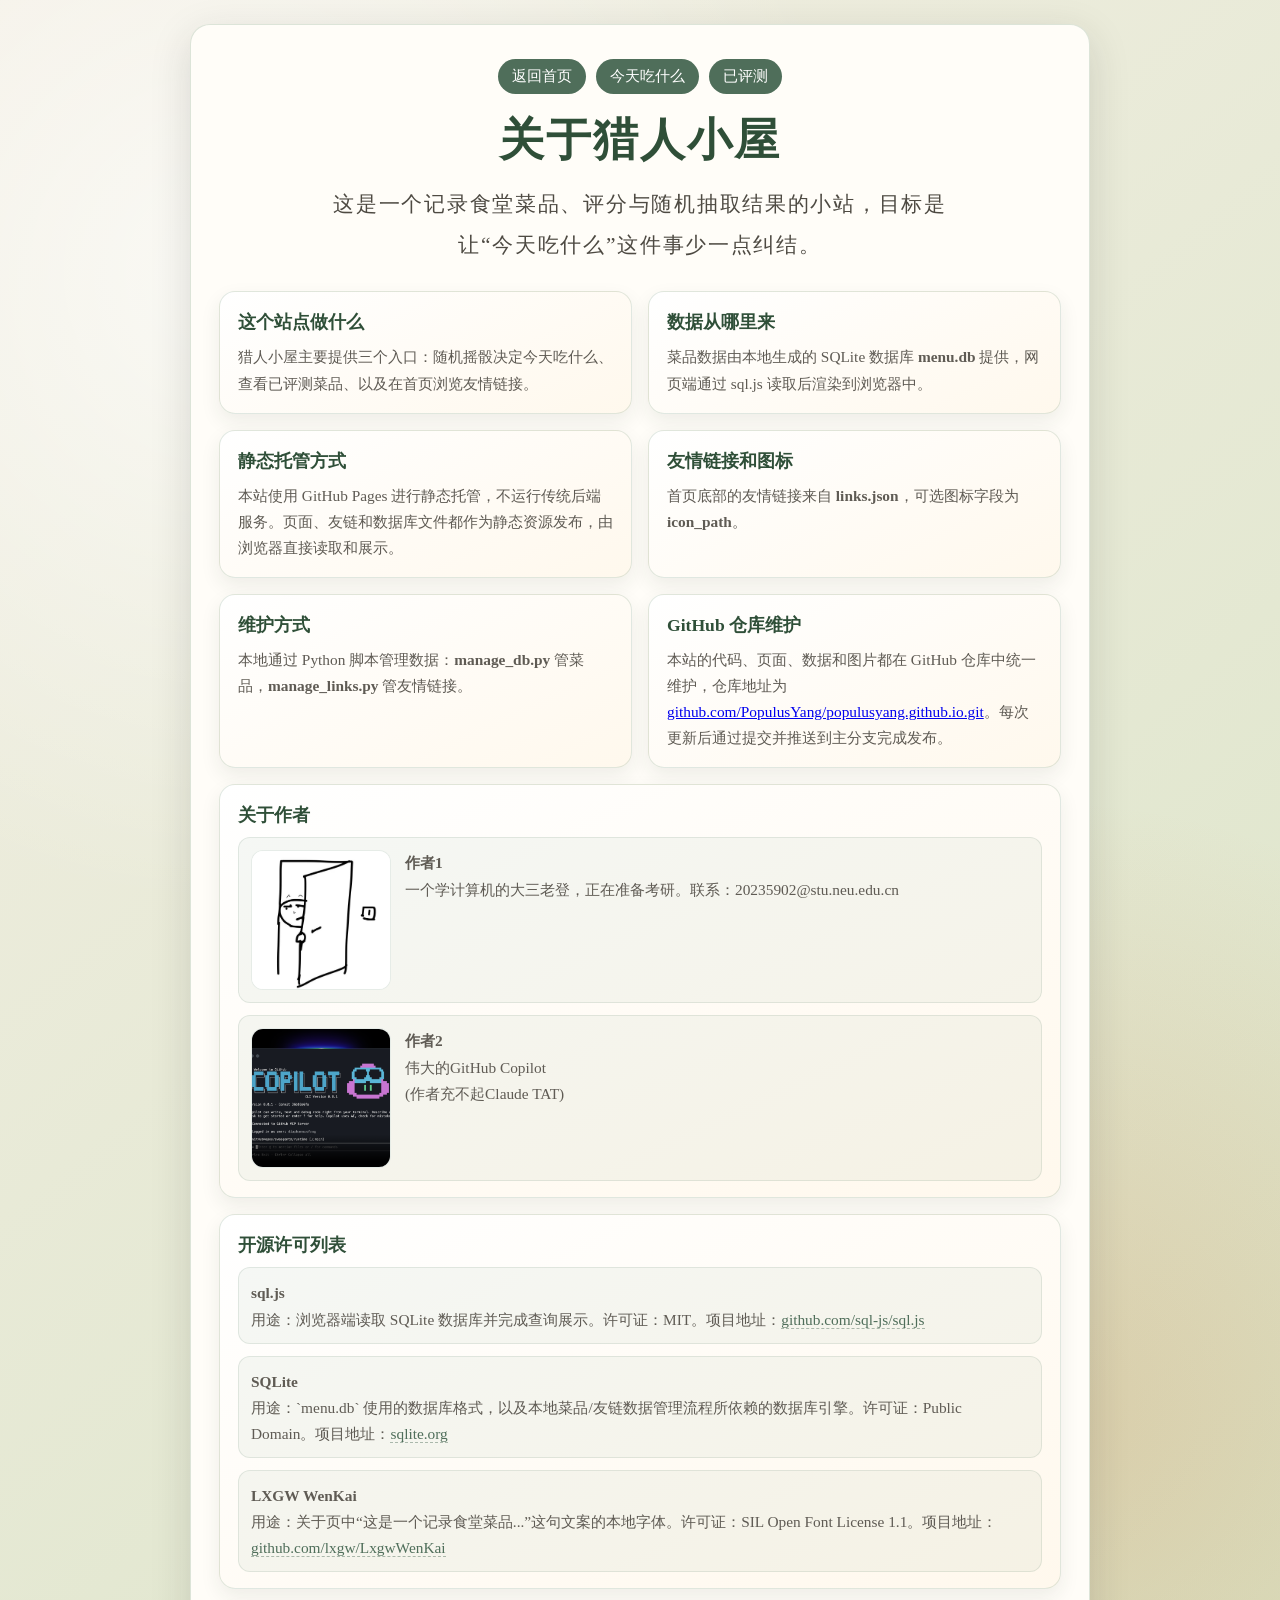
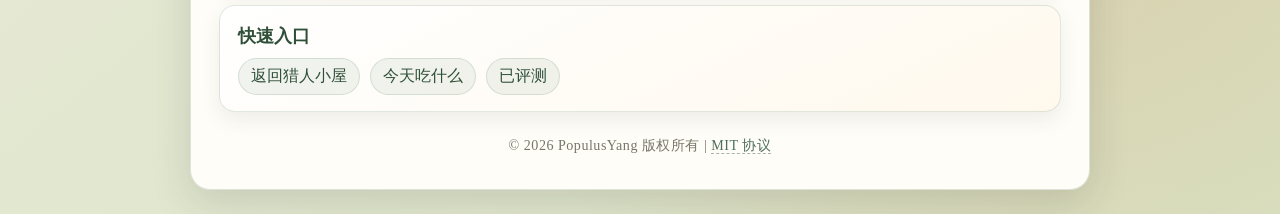
==== about.html @ 9a90759d "feat: 添加关于猎人小屋页面，介绍站点用途、数据来源和维护方式" ====
<!DOCTYPE html>
<html lang="zh-CN">

<head>
    <meta charset="UTF-8">
    <meta name="viewport" content="width=device-width, initial-scale=1.0">
    <meta http-equiv="Cache-Control" content="no-cache, no-store, must-revalidate">
    <meta http-equiv="Pragma" content="no-cache">
    <meta http-equiv="Expires" content="0">
    <title>关于猎人小屋</title>
    <style>
        @font-face {
            font-family: "LXGW WenKai Local";
            src: url("font/LXGWWenKai-Medium.ttf") format("truetype");
            font-weight: 500;
            font-style: normal;
            font-display: swap;
        }

        :root {
            --bg-1: #f3efe4;
            --bg-2: #d9e3c5;
            --card: #fffdf8;
            --ink: #2b2a28;
            --accent-a: #3f6f4b;
            --accent-b: #c97732;
            --shadow: rgba(43, 42, 40, 0.15);
        }

        * {
            box-sizing: border-box;
        }

        body {
            margin: 0;
            min-height: 100vh;
            font-family: "Noto Serif SC", "STZhongsong", "Songti SC", "Microsoft YaHei", serif;
            color: var(--ink);
            background:
                radial-gradient(circle at 18% 15%, rgba(255, 255, 255, 0.68), transparent 34%),
                radial-gradient(circle at 82% 78%, rgba(201, 119, 50, 0.22), transparent 35%),
                linear-gradient(140deg, var(--bg-1), var(--bg-2));
            display: flex;
            align-items: center;
            justify-content: center;
            padding: 24px;
        }

        .panel {
            width: min(900px, 100%);
            background: var(--card);
            border-radius: 20px;
            box-shadow: 0 12px 40px var(--shadow);
            border: 1px solid rgba(63, 111, 75, 0.18);
            padding: 34px 28px;
            animation: rise-in 560ms ease-out both;
        }

        .top-links {
            display: flex;
            gap: 10px;
            flex-wrap: wrap;
            justify-content: center;
            margin-bottom: 16px;
        }

        .top-link {
            text-decoration: none;
            color: #fff;
            background: #4f6e5a;
            border-radius: 999px;
            padding: 8px 14px;
            font-size: 0.92rem;
            transition: transform 180ms ease, opacity 180ms ease;
        }

        .top-link:hover {
            transform: translateY(-2px);
            opacity: 0.92;
        }

        h1 {
            margin: 0;
            text-align: center;
            letter-spacing: 2px;
            font-size: clamp(2rem, 5vw, 2.8rem);
            color: #2f4f38;
        }

        .subtitle {
            margin: 14px auto 26px;
            text-align: center;
            color: #4e4a42;
            max-width: 620px;
            line-height: 1.9;
            font-size: clamp(1.12rem, 2.1vw, 1.34rem);
            font-family: "LXGW WenKai Local", "LXGW WenKai", "LXGW WenKai GB", "Smiley Sans", "KaiTi", "STKaiti", "Songti SC", serif;
            font-weight: 500;
            letter-spacing: 0.08em;
            text-shadow: 0 1px 0 rgba(255, 255, 255, 0.48);
        }

        .content-grid {
            display: grid;
            grid-template-columns: repeat(2, minmax(0, 1fr));
            gap: 16px;
        }

        .card {
            border-radius: 16px;
            padding: 18px 18px 16px;
            background: linear-gradient(155deg, rgba(255, 255, 255, 0.95), rgba(255, 248, 236, 0.95));
            border: 1px solid rgba(63, 111, 75, 0.16);
            box-shadow: 0 8px 20px rgba(32, 48, 37, 0.08);
        }

        .card h2 {
            margin: 0 0 10px;
            font-size: 1.1rem;
            color: #2f4f38;
        }

        .card p,
        .card li {
            margin: 0;
            color: #5f5b54;
            line-height: 1.7;
            font-size: 0.96rem;
        }

        .card ul {
            margin: 0;
            padding-left: 18px;
        }

        .license-list {
            display: grid;
            gap: 12px;
        }

        .license-item {
            padding: 12px 12px 10px;
            border-radius: 12px;
            background: rgba(63, 111, 75, 0.05);
            border: 1px solid rgba(63, 111, 75, 0.12);
        }

        .license-name {
            margin: 0 0 6px;
            color: #2f4f38;
            font-weight: 700;
        }

        .license-meta {
            margin: 0;
            color: #625d55;
            line-height: 1.65;
            font-size: 0.94rem;
        }

        .license-meta a {
            color: #4f6e5a;
            text-decoration: none;
            border-bottom: 1px dashed rgba(79, 110, 90, 0.45);
        }

        .license-meta a:hover {
            color: #c97732;
            border-bottom-color: rgba(201, 119, 50, 0.65);
        }

        .author-list {
            display: grid;
            gap: 12px;
        }

        .author-item {
            display: grid;
            grid-template-columns: minmax(110px, 140px) minmax(0, 1fr);
            gap: 14px;
            align-items: start;
            padding: 12px;
            border-radius: 12px;
            background: rgba(63, 111, 75, 0.05);
            border: 1px solid rgba(63, 111, 75, 0.12);
        }

        .author-photo {
            width: 100%;
            aspect-ratio: 1 / 1;
            object-fit: cover;
            border-radius: 12px;
            border: 1px solid rgba(63, 111, 75, 0.12);
            background: rgba(255, 255, 255, 0.82);
        }

        .author-name {
            margin: 0 0 6px;
            color: #2f4f38;
            font-weight: 700;
        }

        .author-text {
            margin: 0;
            color: #625d55;
            line-height: 1.7;
            font-size: 0.95rem;
        }

        .full-width {
            grid-column: 1 / -1;
        }

        .link-list {
            display: flex;
            flex-wrap: wrap;
            gap: 10px;
            margin-top: 6px;
        }

        .link-pill {
            display: inline-block;
            text-decoration: none;
            color: #2f4f38;
            background: rgba(63, 111, 75, 0.08);
            border: 1px solid rgba(63, 111, 75, 0.16);
            border-radius: 999px;
            padding: 7px 12px;
        }

        .link-pill:hover {
            border-color: rgba(201, 119, 50, 0.42);
            color: #c97732;
        }

        .site-copyright {
            margin: 24px 0 0;
            text-align: center;
            font-size: 0.88rem;
            color: #7a7569;
            letter-spacing: 0.5px;
        }

        .site-copyright a {
            color: #4f6e5a;
            text-decoration: none;
            border-bottom: 1px dashed rgba(79, 110, 90, 0.5);
        }

        .site-copyright a:hover {
            color: #c97732;
            border-bottom-color: rgba(201, 119, 50, 0.65);
        }

        @keyframes rise-in {
            from {
                opacity: 0;
                transform: translateY(20px);
            }

            to {
                opacity: 1;
                transform: translateY(0);
            }
        }

        @media (max-width: 720px) {
            .panel {
                padding: 24px 16px;
                border-radius: 14px;
            }

            .content-grid {
                grid-template-columns: 1fr;
            }
        }
    </style>
</head>

<body>
    <main class="panel">
        <div class="top-links">
            <a class="top-link" href="index.html">返回首页</a>
            <a class="top-link" href="dice.html">今天吃什么</a>
            <a class="top-link" href="reviewed.html">已评测</a>
        </div>

        <h1>关于猎人小屋</h1>
        <p class="subtitle">这是一个记录食堂菜品、评分与随机抽取结果的小站，目标是让“今天吃什么”这件事少一点纠结。</p>

        <section class="content-grid" aria-label="关于页面内容">
            <article class="card">
                <h2>这个站点做什么</h2>
                <p>猎人小屋主要提供三个入口：随机摇骰决定今天吃什么、查看已评测菜品、以及在首页浏览友情链接。</p>
            </article>

            <article class="card">
                <h2>数据从哪里来</h2>
                <p>菜品数据由本地生成的 SQLite 数据库 <strong>menu.db</strong> 提供，网页端通过 sql.js 读取后渲染到浏览器中。</p>
            </article>

            <article class="card">
                <h2>静态托管方式</h2>
                <p>本站使用 GitHub Pages 进行静态托管，不运行传统后端服务。页面、友链和数据库文件都作为静态资源发布，由浏览器直接读取和展示。</p>
            </article>

            <article class="card">
                <h2>友情链接和图标</h2>
                <p>首页底部的友情链接来自 <strong>links.json</strong>，可选图标字段为 <strong>icon_path</strong>。</p>
            </article>

            <article class="card">
                <h2>维护方式</h2>
                <p>本地通过 Python 脚本管理数据：<strong>manage_db.py</strong> 管菜品，<strong>manage_links.py</strong> 管友情链接。</p>
            </article>

            <article class="card">
                <h2>GitHub 仓库维护</h2>
                <p>本站的代码、页面、数据和图片都在 GitHub 仓库中统一维护，仓库地址为 <a
                        href="https://github.com/PopulusYang/populusyang.github.io.git" target="_blank"
                        rel="noopener noreferrer">github.com/PopulusYang/populusyang.github.io.git</a>。每次更新后通过提交并推送到主分支完成发布。
                </p>
            </article>

            <article class="card full-width">
                <h2>关于作者</h2>
                <div class="author-list">
                    <div class="author-item">
                        <img class="author-photo" src="img/sculpture.jpg" alt="作者1照片">
                        <div>
                            <p class="author-name">作者1</p>
                            <p class="author-text">一个学计算机的大三老登，正在准备考研。联系：20235902@stu.neu.edu.cn</p>
                        </div>
                    </div>
                    <div class="author-item">
                        <img class="author-photo" src="img/copilot.png" alt="作者2配图">
                        <div>
                            <p class="author-name">作者2</p>
                            <p class="author-text">伟大的GitHub Copilot</p>
                            <p class="author-text">(作者充不起Claude TAT)</p>
                        </div>
                    </div>
                </div>
            </article>

            <article class="card full-width">
                <h2>开源许可列表</h2>
                <div class="license-list">
                    <div class="license-item">
                        <p class="license-name">sql.js</p>
                        <p class="license-meta">用途：浏览器端读取 SQLite 数据库并完成查询展示。许可证：MIT。项目地址：<a
                                href="https://github.com/sql-js/sql.js" target="_blank"
                                rel="noopener noreferrer">github.com/sql-js/sql.js</a></p>
                    </div>
                    <div class="license-item">
                        <p class="license-name">SQLite</p>
                        <p class="license-meta">用途：`menu.db` 使用的数据库格式，以及本地菜品/友链数据管理流程所依赖的数据库引擎。许可证：Public Domain。项目地址：<a
                                href="https://www.sqlite.org/" target="_blank" rel="noopener noreferrer">sqlite.org</a>
                        </p>
                    </div>
                    <div class="license-item">
                        <p class="license-name">LXGW WenKai</p>
                        <p class="license-meta">用途：关于页中“这是一个记录食堂菜品...”这句文案的本地字体。许可证：SIL Open Font License 1.1。项目地址：<a
                                href="https://github.com/lxgw/LxgwWenKai" target="_blank"
                                rel="noopener noreferrer">github.com/lxgw/LxgwWenKai</a></p>
                    </div>
                </div>
            </article>

            <article class="card full-width">
                <h2>快速入口</h2>
                <div class="link-list">
                    <a class="link-pill" href="index.html">返回猎人小屋</a>
                    <a class="link-pill" href="dice.html">今天吃什么</a>
                    <a class="link-pill" href="reviewed.html">已评测</a>
                </div>
            </article>
        </section>

        <footer class="site-copyright">&copy; 2026 PopulusYang 版权所有 | <a href="LICENSE" target="_blank"
                rel="noopener noreferrer">MIT 协议</a></footer>
    </main>
</body>

</html>
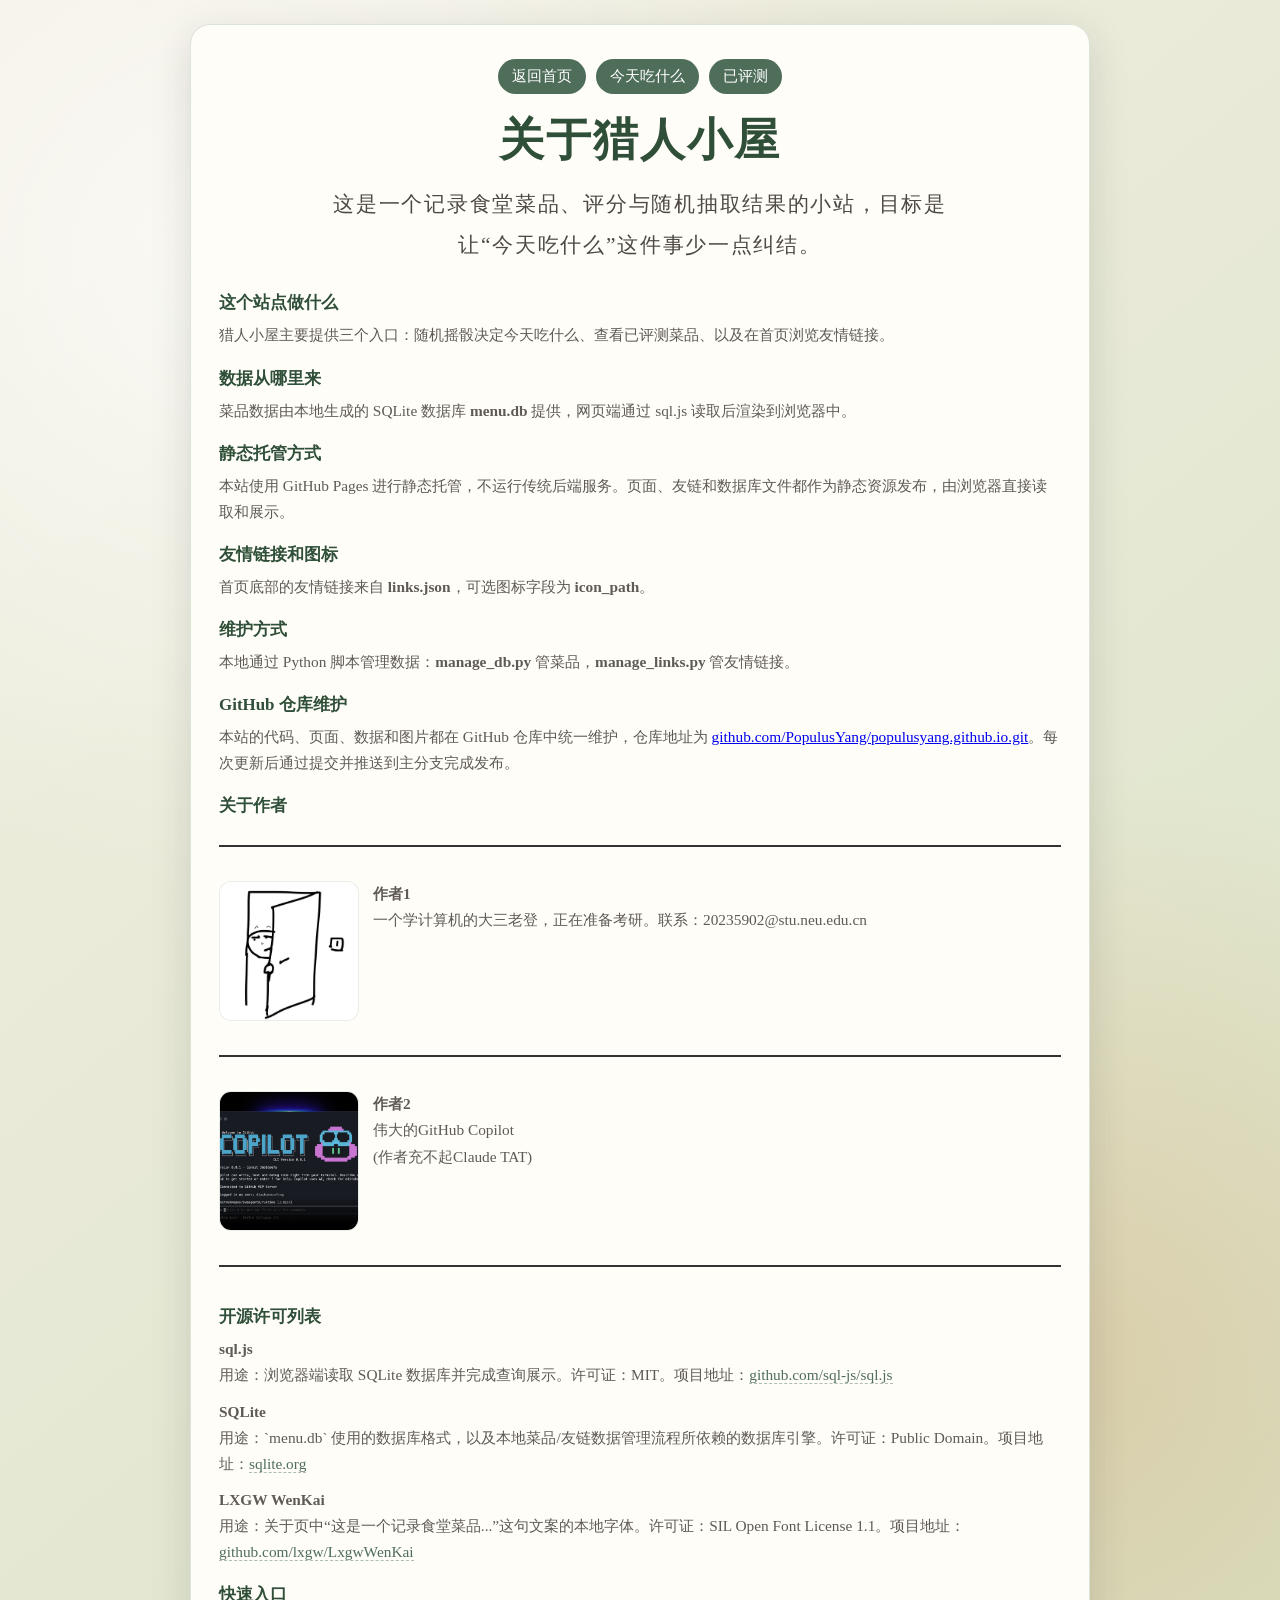
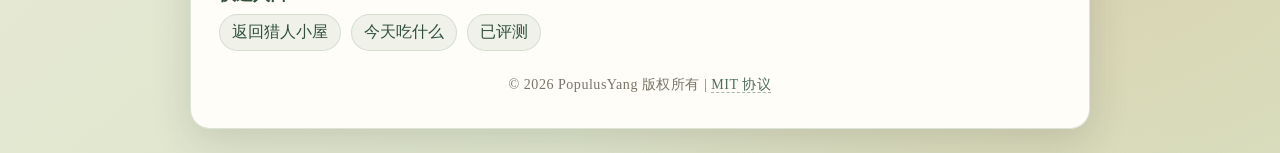
==== commit c4976e7d: "fix: 在关于页面添加分隔线，改善作者信息的可读性" ====
--- a/about.html
+++ b/about.html
@@ -8,271 +8,18 @@
     <meta http-equiv="Pragma" content="no-cache">
     <meta http-equiv="Expires" content="0">
     <title>关于猎人小屋</title>
+    <link rel="stylesheet" href="statics/css/about.css">
     <style>
-        @font-face {
-            font-family: "LXGW WenKai Local";
-            src: url("font/LXGWWenKai-Medium.ttf") format("truetype");
-            font-weight: 500;
-            font-style: normal;
-            font-display: swap;
-        }
-
-        :root {
-            --bg-1: #f3efe4;
-            --bg-2: #d9e3c5;
-            --card: #fffdf8;
-            --ink: #2b2a28;
-            --accent-a: #3f6f4b;
-            --accent-b: #c97732;
-            --shadow: rgba(43, 42, 40, 0.15);
-        }
-
-        * {
-            box-sizing: border-box;
-        }
-
-        body {
-            margin: 0;
-            min-height: 100vh;
-            font-family: "Noto Serif SC", "STZhongsong", "Songti SC", "Microsoft YaHei", serif;
-            color: var(--ink);
-            background:
-                radial-gradient(circle at 18% 15%, rgba(255, 255, 255, 0.68), transparent 34%),
-                radial-gradient(circle at 82% 78%, rgba(201, 119, 50, 0.22), transparent 35%),
-                linear-gradient(140deg, var(--bg-1), var(--bg-2));
-            display: flex;
-            align-items: center;
-            justify-content: center;
-            padding: 24px;
-        }
-
-        .panel {
-            width: min(900px, 100%);
-            background: var(--card);
-            border-radius: 20px;
-            box-shadow: 0 12px 40px var(--shadow);
-            border: 1px solid rgba(63, 111, 75, 0.18);
-            padding: 34px 28px;
-            animation: rise-in 560ms ease-out both;
-        }
-
-        .top-links {
-            display: flex;
-            gap: 10px;
-            flex-wrap: wrap;
-            justify-content: center;
-            margin-bottom: 16px;
-        }
-
-        .top-link {
-            text-decoration: none;
-            color: #fff;
-            background: #4f6e5a;
-            border-radius: 999px;
-            padding: 8px 14px;
-            font-size: 0.92rem;
-            transition: transform 180ms ease, opacity 180ms ease;
-        }
-
-        .top-link:hover {
-            transform: translateY(-2px);
-            opacity: 0.92;
-        }
-
-        h1 {
-            margin: 0;
-            text-align: center;
-            letter-spacing: 2px;
-            font-size: clamp(2rem, 5vw, 2.8rem);
-            color: #2f4f38;
-        }
-
-        .subtitle {
-            margin: 14px auto 26px;
-            text-align: center;
-            color: #4e4a42;
-            max-width: 620px;
-            line-height: 1.9;
-            font-size: clamp(1.12rem, 2.1vw, 1.34rem);
-            font-family: "LXGW WenKai Local", "LXGW WenKai", "LXGW WenKai GB", "Smiley Sans", "KaiTi", "STKaiti", "Songti SC", serif;
-            font-weight: 500;
-            letter-spacing: 0.08em;
-            text-shadow: 0 1px 0 rgba(255, 255, 255, 0.48);
-        }
-
-        .content-grid {
-            display: grid;
-            grid-template-columns: repeat(2, minmax(0, 1fr));
-            gap: 16px;
-        }
-
-        .card {
-            border-radius: 16px;
-            padding: 18px 18px 16px;
-            background: linear-gradient(155deg, rgba(255, 255, 255, 0.95), rgba(255, 248, 236, 0.95));
-            border: 1px solid rgba(63, 111, 75, 0.16);
-            box-shadow: 0 8px 20px rgba(32, 48, 37, 0.08);
-        }
-
-        .card h2 {
-            margin: 0 0 10px;
-            font-size: 1.1rem;
-            color: #2f4f38;
-        }
-
-        .card p,
-        .card li {
-            margin: 0;
-            color: #5f5b54;
-            line-height: 1.7;
-            font-size: 0.96rem;
-        }
-
-        .card ul {
-            margin: 0;
-            padding-left: 18px;
-        }
-
-        .license-list {
-            display: grid;
-            gap: 12px;
-        }
-
-        .license-item {
-            padding: 12px 12px 10px;
-            border-radius: 12px;
-            background: rgba(63, 111, 75, 0.05);
-            border: 1px solid rgba(63, 111, 75, 0.12);
-        }
-
-        .license-name {
-            margin: 0 0 6px;
-            color: #2f4f38;
-            font-weight: 700;
-        }
-
-        .license-meta {
-            margin: 0;
-            color: #625d55;
-            line-height: 1.65;
-            font-size: 0.94rem;
-        }
-
-        .license-meta a {
-            color: #4f6e5a;
-            text-decoration: none;
-            border-bottom: 1px dashed rgba(79, 110, 90, 0.45);
-        }
-
-        .license-meta a:hover {
-            color: #c97732;
-            border-bottom-color: rgba(201, 119, 50, 0.65);
-        }
-
-        .author-list {
-            display: grid;
-            gap: 12px;
-        }
-
-        .author-item {
-            display: grid;
-            grid-template-columns: minmax(110px, 140px) minmax(0, 1fr);
-            gap: 14px;
-            align-items: start;
-            padding: 12px;
-            border-radius: 12px;
-            background: rgba(63, 111, 75, 0.05);
-            border: 1px solid rgba(63, 111, 75, 0.12);
-        }
-
-        .author-photo {
-            width: 100%;
-            aspect-ratio: 1 / 1;
-            object-fit: cover;
-            border-radius: 12px;
-            border: 1px solid rgba(63, 111, 75, 0.12);
-            background: rgba(255, 255, 255, 0.82);
-        }
-
-        .author-name {
-            margin: 0 0 6px;
-            color: #2f4f38;
-            font-weight: 700;
-        }
-
-        .author-text {
-            margin: 0;
-            color: #625d55;
-            line-height: 1.7;
-            font-size: 0.95rem;
-        }
-
-        .full-width {
-            grid-column: 1 / -1;
-        }
-
-        .link-list {
-            display: flex;
-            flex-wrap: wrap;
-            gap: 10px;
-            margin-top: 6px;
-        }
-
-        .link-pill {
-            display: inline-block;
-            text-decoration: none;
-            color: #2f4f38;
-            background: rgba(63, 111, 75, 0.08);
-            border: 1px solid rgba(63, 111, 75, 0.16);
-            border-radius: 999px;
-            padding: 7px 12px;
-        }
-
-        .link-pill:hover {
-            border-color: rgba(201, 119, 50, 0.42);
-            color: #c97732;
-        }
-
-        .site-copyright {
-            margin: 24px 0 0;
-            text-align: center;
-            font-size: 0.88rem;
-            color: #7a7569;
-            letter-spacing: 0.5px;
-        }
-
-        .site-copyright a {
-            color: #4f6e5a;
-            text-decoration: none;
-            border-bottom: 1px dashed rgba(79, 110, 90, 0.5);
-        }
-
-        .site-copyright a:hover {
-            color: #c97732;
-            border-bottom-color: rgba(201, 119, 50, 0.65);
-        }
-
-        @keyframes rise-in {
-            from {
-                opacity: 0;
-                transform: translateY(20px);
-            }
-
-            to {
-                opacity: 1;
-                transform: translateY(0);
-            }
-        }
-
-        @media (max-width: 720px) {
-            .panel {
-                padding: 24px 16px;
-                border-radius: 14px;
-            }
-
-            .content-grid {
-                grid-template-columns: 1fr;
-            }
+        /* 清除默认样式，重新定义 */
+        hr {
+            border: none;
+            /* 去掉默认边框 */
+            height: 2px;
+            /* 设置粗细 */
+            background-color: #333;
+            /* 设置颜色 */
+            margin: 20px 0;
+            /* 调整上下间距 */
         }
     </style>
 </head>
@@ -325,6 +72,7 @@
             <article class="card full-width">
                 <h2>关于作者</h2>
                 <div class="author-list">
+                    <hr>
                     <div class="author-item">
                         <img class="author-photo" src="img/sculpture.jpg" alt="作者1照片">
                         <div>
@@ -332,6 +80,7 @@
                             <p class="author-text">一个学计算机的大三老登，正在准备考研。联系：20235902@stu.neu.edu.cn</p>
                         </div>
                     </div>
+                    <hr>
                     <div class="author-item">
                         <img class="author-photo" src="img/copilot.png" alt="作者2配图">
                         <div>
@@ -340,6 +89,7 @@
                             <p class="author-text">(作者充不起Claude TAT)</p>
                         </div>
                     </div>
+                    <hr>
                 </div>
             </article>
 
--- a/statics/css/about.css
+++ b/statics/css/about.css
@@ -0,0 +1,328 @@
+@font-face {
+    font-family: "LXGW WenKai Local";
+    src: url("../../font/LXGWWenKai-Medium.ttf") format("truetype");
+    font-weight: 500;
+    font-style: normal;
+    font-display: swap;
+}
+
+:root {
+    --bg-1: #f3efe4;
+    --bg-2: #d9e3c5;
+    --card: #fffdf8;
+    --ink: #2b2a28;
+    --accent-a: #3f6f4b;
+    --accent-b: #c97732;
+    --shadow: rgba(43, 42, 40, 0.15);
+}
+
+* {
+    box-sizing: border-box;
+}
+
+html {
+    overflow-x: hidden;
+}
+
+body {
+    margin: 0;
+    min-height: 100vh;
+    width: 100%;
+    font-family: "Noto Serif SC", "STZhongsong", "Songti SC", "Microsoft YaHei", serif;
+    color: var(--ink);
+    background:
+        radial-gradient(circle at 18% 15%, rgba(255, 255, 255, 0.68), transparent 34%),
+        radial-gradient(circle at 82% 78%, rgba(201, 119, 50, 0.22), transparent 35%),
+        linear-gradient(140deg, var(--bg-1), var(--bg-2));
+    display: flex;
+    align-items: center;
+    justify-content: center;
+    padding: 24px;
+    overflow-x: hidden;
+}
+
+.panel {
+    width: min(900px, calc(100vw - 48px));
+    max-width: 100%;
+    background: var(--card);
+    border-radius: 20px;
+    box-shadow: 0 12px 40px var(--shadow);
+    border: 1px solid rgba(63, 111, 75, 0.18);
+    padding: 34px 28px;
+    animation: rise-in 560ms ease-out both;
+    overflow: hidden;
+}
+
+.top-links {
+    display: flex;
+    gap: 10px;
+    flex-wrap: wrap;
+    justify-content: center;
+    margin-bottom: 16px;
+}
+
+.top-link {
+    text-decoration: none;
+    color: #fff;
+    background: #4f6e5a;
+    border-radius: 999px;
+    padding: 8px 14px;
+    font-size: 0.92rem;
+    transition: transform 180ms ease, opacity 180ms ease;
+}
+
+.top-link:hover {
+    transform: translateY(-2px);
+    opacity: 0.92;
+}
+
+h1 {
+    margin: 0;
+    text-align: center;
+    letter-spacing: 2px;
+    font-size: clamp(2rem, 5vw, 2.8rem);
+    color: #2f4f38;
+}
+
+.subtitle {
+    margin: 14px auto 26px;
+    text-align: center;
+    color: #4e4a42;
+    max-width: 620px;
+    line-height: 1.9;
+    font-size: clamp(1.12rem, 2.1vw, 1.34rem);
+    font-family: "LXGW WenKai Local", "LXGW WenKai", "LXGW WenKai GB", "Smiley Sans", "KaiTi", "STKaiti", "Songti SC", serif;
+    font-weight: 500;
+    letter-spacing: 0.08em;
+    text-shadow: 0 1px 0 rgba(255, 255, 255, 0.48);
+}
+
+.content-grid {
+    display: block;
+    min-width: 0;
+    width: 100%;
+}
+
+.card {
+    min-width: 0;
+    margin: 0 0 18px;
+    padding: 0;
+    background: transparent;
+    border: 0;
+    box-shadow: none;
+}
+
+.card h2 {
+    margin: 0 0 8px;
+    font-size: 1.06rem;
+    color: #2f4f38;
+}
+
+.card p,
+.card li {
+    margin: 0;
+    color: #5f5b54;
+    line-height: 1.7;
+    font-size: 0.96rem;
+    overflow-wrap: anywhere;
+    word-break: break-word;
+}
+
+.card ul {
+    margin: 0;
+    padding-left: 18px;
+}
+
+.license-list {
+    display: grid;
+    gap: 10px;
+}
+
+.license-item {
+    min-width: 0;
+    padding: 0;
+    border: 0;
+    background: transparent;
+}
+
+.license-name {
+    margin: 0 0 6px;
+    color: #2f4f38;
+    font-weight: 700;
+}
+
+.license-meta {
+    margin: 0;
+    color: #625d55;
+    line-height: 1.65;
+    font-size: 0.94rem;
+    overflow-wrap: anywhere;
+    word-break: break-word;
+}
+
+.license-meta a {
+    color: #4f6e5a;
+    text-decoration: none;
+    border-bottom: 1px dashed rgba(79, 110, 90, 0.45);
+}
+
+.license-meta a:hover {
+    color: #c97732;
+    border-bottom-color: rgba(201, 119, 50, 0.65);
+}
+
+.license-meta a {
+    overflow-wrap: anywhere;
+    word-break: break-word;
+}
+
+.author-list {
+    display: grid;
+    gap: 14px;
+}
+
+.author-item {
+    display: grid;
+    grid-template-columns: minmax(0, 140px) minmax(0, 1fr);
+    gap: 14px;
+    align-items: start;
+    padding: 0;
+    border: 0;
+    background: transparent;
+    min-width: 0;
+}
+
+.author-photo {
+    width: 100%;
+    aspect-ratio: 1 / 1;
+    object-fit: cover;
+    border-radius: 12px;
+    border: 1px solid rgba(63, 111, 75, 0.12);
+    background: rgba(255, 255, 255, 0.82);
+}
+
+.author-name {
+    margin: 0 0 6px;
+    color: #2f4f38;
+    font-weight: 700;
+}
+
+.author-text {
+    margin: 0;
+    color: #625d55;
+    line-height: 1.7;
+    font-size: 0.95rem;
+    overflow-wrap: anywhere;
+    word-break: break-word;
+}
+
+.full-width {
+    grid-column: 1 / -1;
+}
+
+.link-list {
+    display: flex;
+    flex-wrap: wrap;
+    gap: 10px;
+    margin-top: 2px;
+}
+
+.link-pill {
+    display: inline-block;
+    text-decoration: none;
+    color: #2f4f38;
+    background: rgba(63, 111, 75, 0.08);
+    border: 1px solid rgba(63, 111, 75, 0.16);
+    border-radius: 999px;
+    padding: 7px 12px;
+}
+
+.link-pill:hover {
+    border-color: rgba(201, 119, 50, 0.42);
+    color: #c97732;
+}
+
+.link-list,
+.top-links {
+    min-width: 0;
+}
+
+.site-copyright {
+    margin: 24px 0 0;
+    text-align: center;
+    font-size: 0.88rem;
+    color: #7a7569;
+    letter-spacing: 0.5px;
+}
+
+.site-copyright a {
+    color: #4f6e5a;
+    text-decoration: none;
+    border-bottom: 1px dashed rgba(79, 110, 90, 0.5);
+}
+
+.site-copyright a:hover {
+    color: #c97732;
+    border-bottom-color: rgba(201, 119, 50, 0.65);
+}
+
+@keyframes rise-in {
+    from {
+        opacity: 0;
+        transform: translateY(20px);
+    }
+
+    to {
+        opacity: 1;
+        transform: translateY(0);
+    }
+}
+
+@media (max-width: 720px) {
+
+    html,
+    body {
+        overflow-x: hidden;
+    }
+
+    body {
+        align-items: flex-start;
+        justify-content: stretch;
+        padding: 12px;
+    }
+
+    .panel {
+        width: min(100%, calc(100vw - 24px));
+        padding: 18px 14px;
+        border-radius: 14px;
+    }
+
+    .content-grid {
+        display: block;
+    }
+
+    .author-item {
+        grid-template-columns: 1fr;
+    }
+
+    .author-photo {
+        max-width: 180px;
+        justify-self: center;
+    }
+
+    .license-meta a,
+    .author-text,
+    .card p,
+    .card li {
+        overflow-wrap: anywhere;
+        word-break: break-word;
+    }
+
+    .top-links {
+        gap: 8px;
+    }
+
+    .top-link {
+        padding: 7px 12px;
+    }
+}
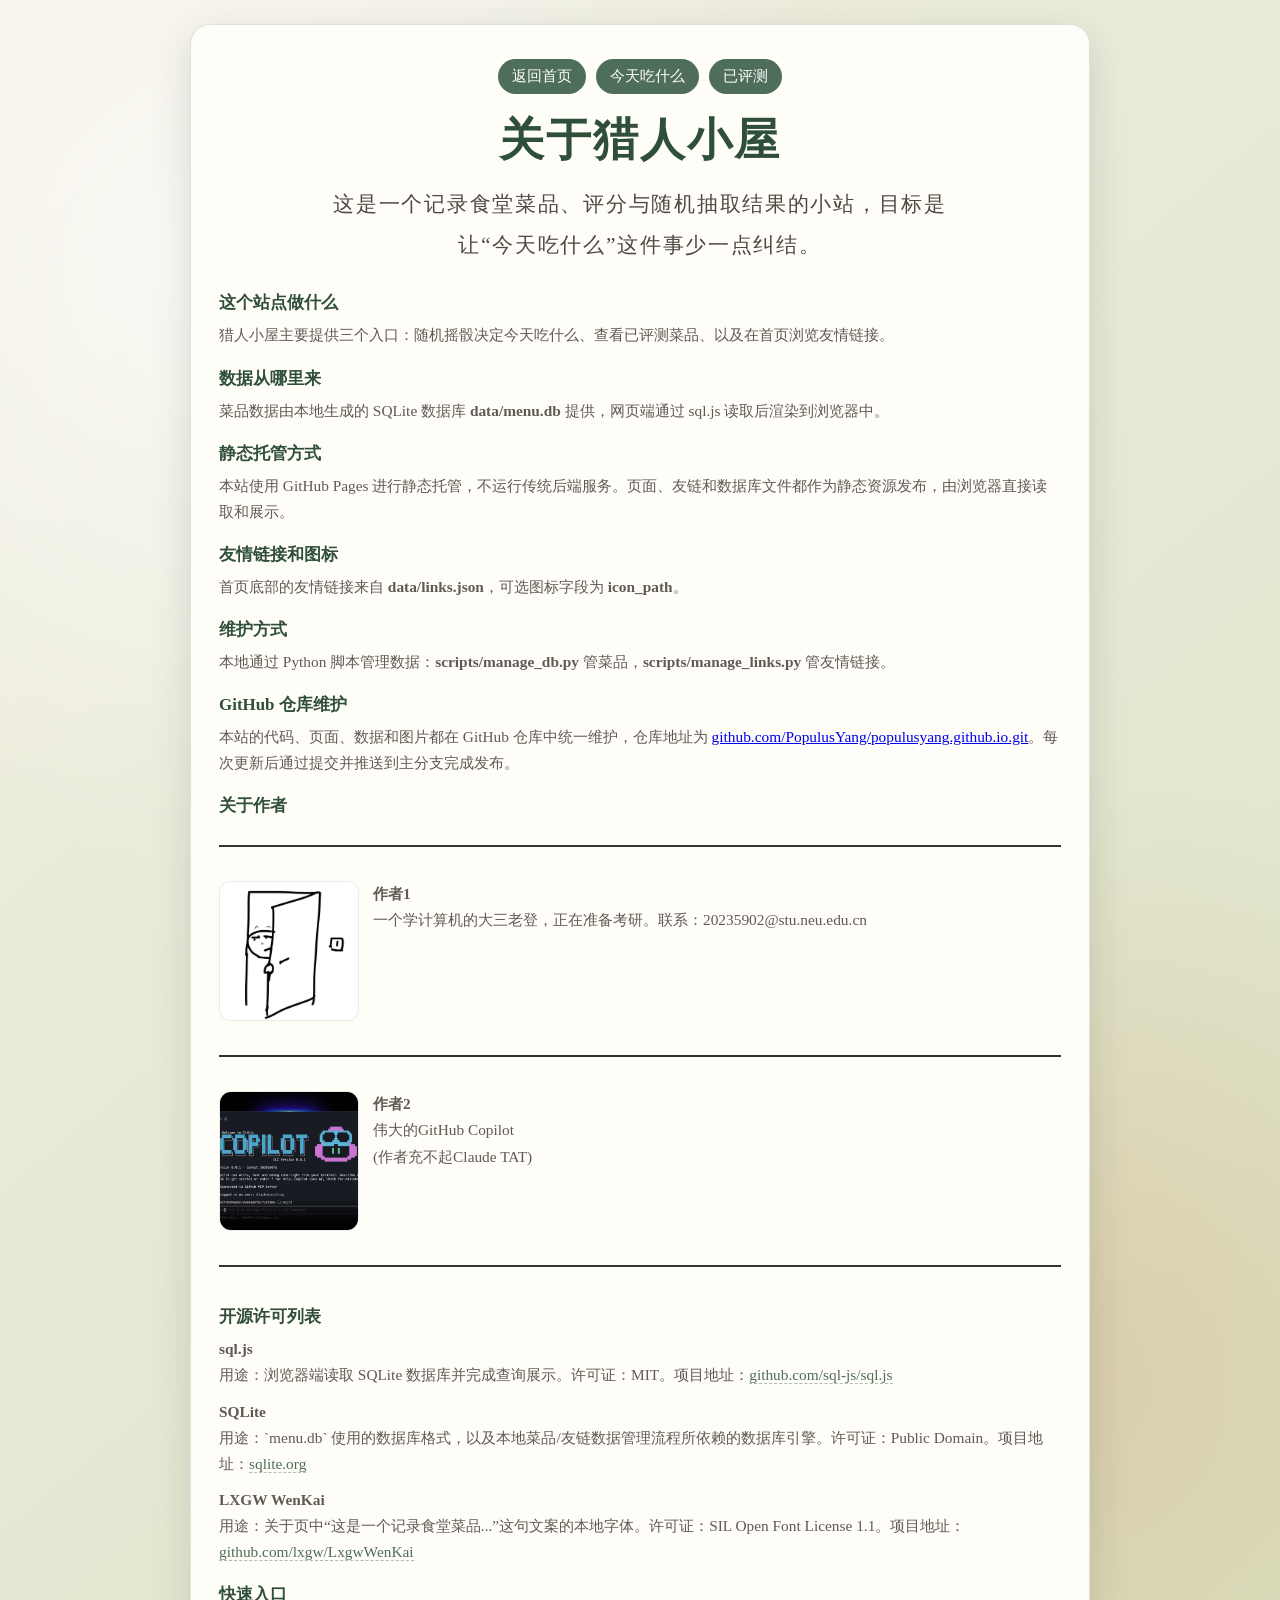
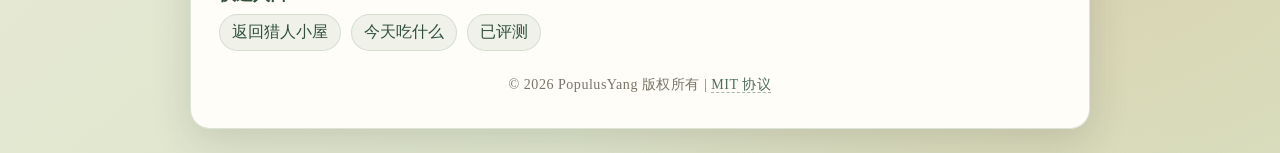
==== commit f128ee1d: "Refactor CSS styles for improved aesthetics and responsiveness; add common JavaScript utilities for " ====
--- a/about.html
+++ b/about.html
@@ -43,7 +43,7 @@
 
             <article class="card">
                 <h2>数据从哪里来</h2>
-                <p>菜品数据由本地生成的 SQLite 数据库 <strong>menu.db</strong> 提供，网页端通过 sql.js 读取后渲染到浏览器中。</p>
+                <p>菜品数据由本地生成的 SQLite 数据库 <strong>data/menu.db</strong> 提供，网页端通过 sql.js 读取后渲染到浏览器中。</p>
             </article>
 
             <article class="card">
@@ -53,12 +53,12 @@
 
             <article class="card">
                 <h2>友情链接和图标</h2>
-                <p>首页底部的友情链接来自 <strong>links.json</strong>，可选图标字段为 <strong>icon_path</strong>。</p>
+                <p>首页底部的友情链接来自 <strong>data/links.json</strong>，可选图标字段为 <strong>icon_path</strong>。</p>
             </article>
 
             <article class="card">
                 <h2>维护方式</h2>
-                <p>本地通过 Python 脚本管理数据：<strong>manage_db.py</strong> 管菜品，<strong>manage_links.py</strong> 管友情链接。</p>
+                <p>本地通过 Python 脚本管理数据：<strong>scripts/manage_db.py</strong> 管菜品，<strong>scripts/manage_links.py</strong> 管友情链接。</p>
             </article>
 
             <article class="card">
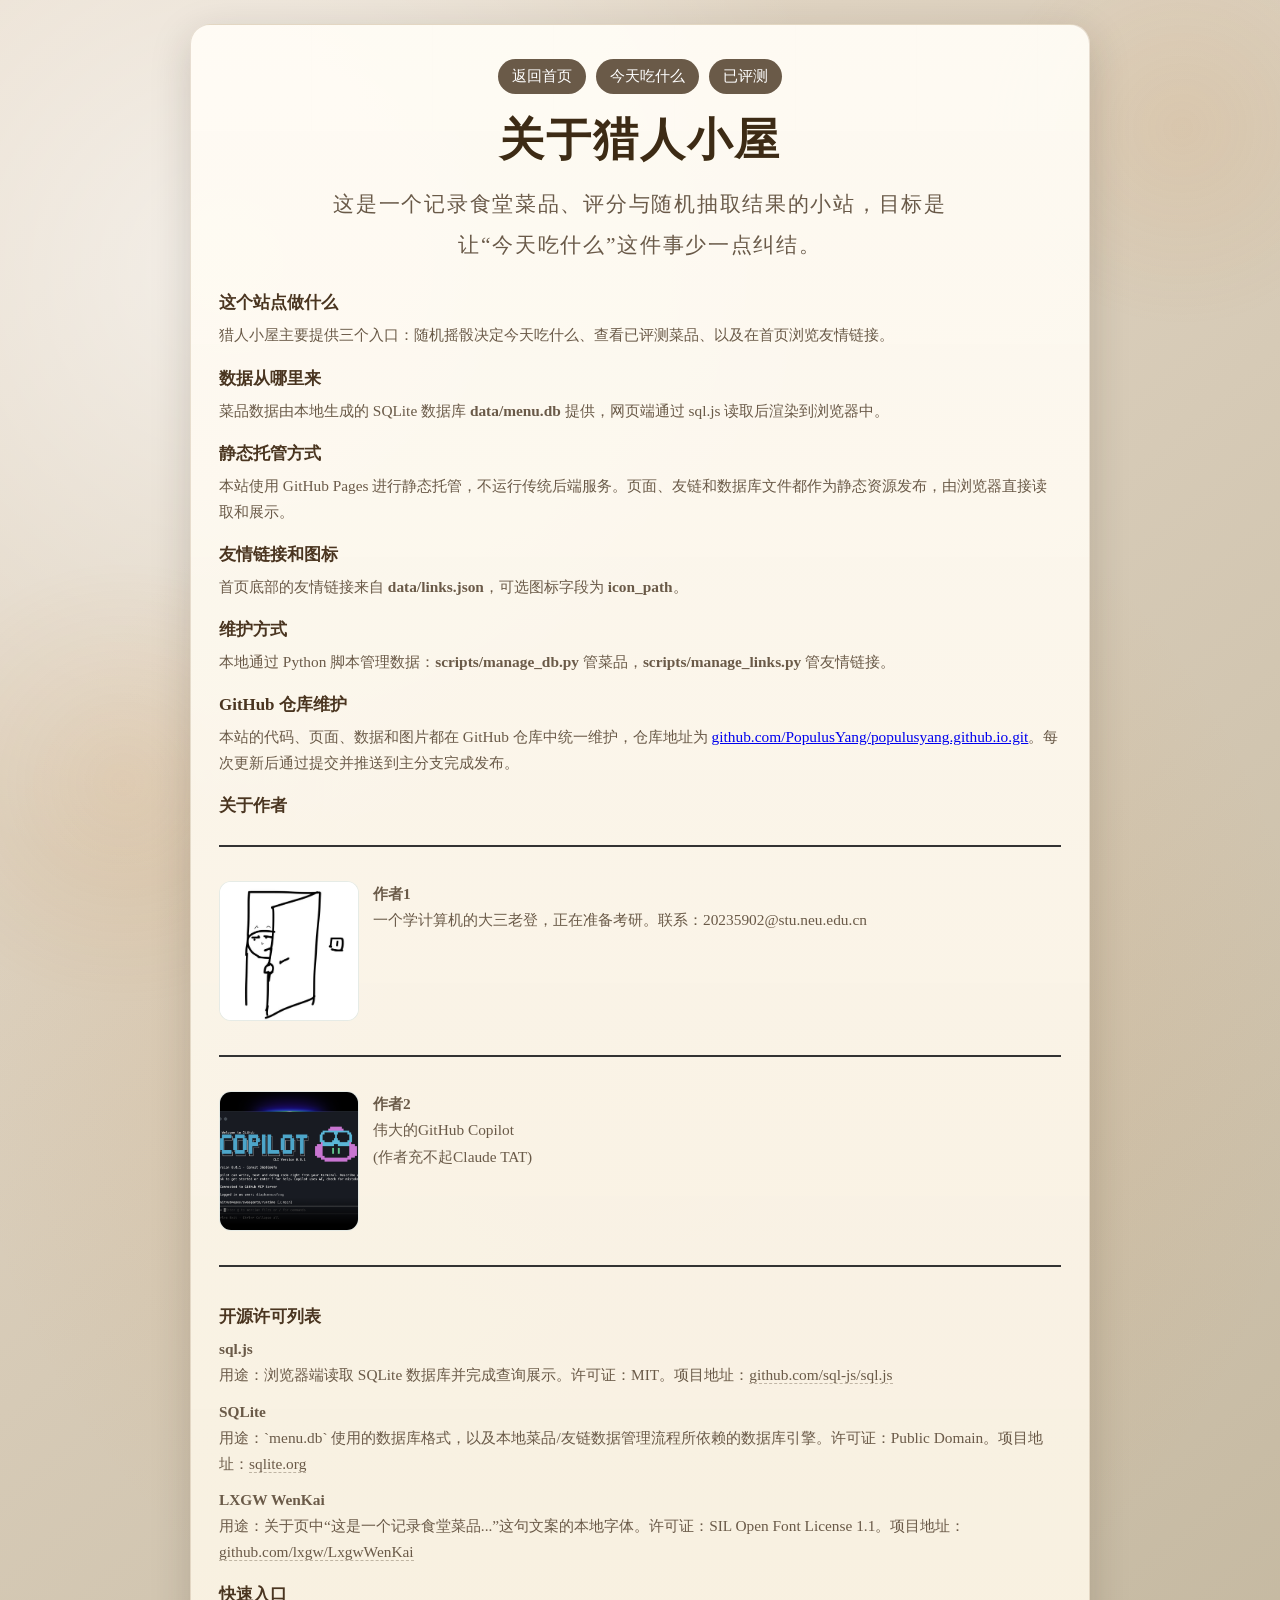
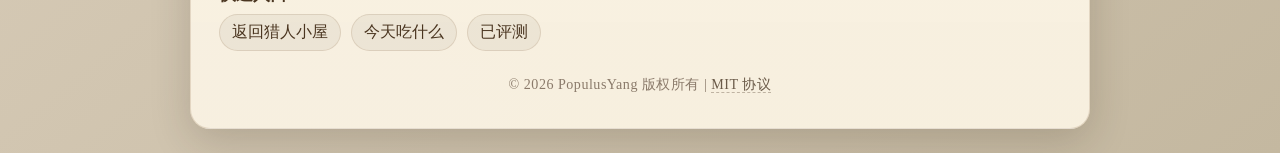
==== commit 36f28684: "style: update color scheme and enhance UI elements across CSS files - Modified color variables in di" ====
--- a/about.html
+++ b/about.html
@@ -10,6 +10,30 @@
     <title>关于猎人小屋</title>
     <link rel="stylesheet" href="statics/css/about.css">
     <style>
+        .ambient-glow {
+            position: fixed;
+            pointer-events: none;
+            z-index: 0;
+            border-radius: 50%;
+            background: radial-gradient(circle, rgba(212,137,58,0.10), transparent 70%);
+            animation: warm-pulse 5s ease-in-out infinite;
+        }
+        .ambient-glow--1 {
+            top: -8%; right: -8%;
+            width: 40vw; height: 40vw;
+            max-width: 400px; max-height: 400px;
+            animation-delay: 0s;
+        }
+        .ambient-glow--2 {
+            bottom: -12%; left: -8%;
+            width: 50vw; height: 50vw;
+            max-width: 450px; max-height: 450px;
+            animation-delay: 2.5s;
+        }
+        @keyframes warm-pulse {
+            0%, 100% { opacity: 0.5; }
+            50% { opacity: 1; }
+        }
         /* 清除默认样式，重新定义 */
         hr {
             border: none;
@@ -25,6 +49,8 @@
 </head>
 
 <body>
+    <div class="ambient-glow ambient-glow--1" aria-hidden="true"></div>
+    <div class="ambient-glow ambient-glow--2" aria-hidden="true"></div>
     <main class="panel">
         <div class="top-links">
             <a class="top-link" href="index.html">返回首页</a>
--- a/statics/css/about.css
+++ b/statics/css/about.css
@@ -7,13 +7,13 @@
 }
 
 :root {
-    --bg-1: #f3efe4;
-    --bg-2: #d9e3c5;
-    --card: #fffdf8;
-    --ink: #2b2a28;
-    --accent-a: #3f6f4b;
-    --accent-b: #c97732;
-    --shadow: rgba(43, 42, 40, 0.15);
+    --bg-1: #e8dccc;
+    --bg-2: #c4b8a0;
+    --card: #f8f0e0;
+    --ink: #2b2218;
+    --accent-a: #5a3e2b;
+    --accent-b: #d4893a;
+    --shadow: rgba(40, 30, 15, 0.18);
 }
 
 * {
@@ -27,30 +27,37 @@
 body {
     margin: 0;
     min-height: 100vh;
+    min-height: 100dvh;
     width: 100%;
     font-family: "Noto Serif SC", "STZhongsong", "Songti SC", "Microsoft YaHei", serif;
     color: var(--ink);
     background:
-        radial-gradient(circle at 18% 15%, rgba(255, 255, 255, 0.68), transparent 34%),
-        radial-gradient(circle at 82% 78%, rgba(201, 119, 50, 0.22), transparent 35%),
+        radial-gradient(circle at 50% 60%, rgba(212, 137, 58, 0.18), transparent 55%),
+        radial-gradient(circle at 18% 15%, rgba(255, 255, 255, 0.6), transparent 34%),
         linear-gradient(140deg, var(--bg-1), var(--bg-2));
     display: flex;
     align-items: center;
     justify-content: center;
     padding: 24px;
+    padding: 24px env(safe-area-inset-right, 24px) 24px env(safe-area-inset-left, 24px);
     overflow-x: hidden;
 }
 
 .panel {
     width: min(900px, calc(100vw - 48px));
     max-width: 100%;
-    background: var(--card);
+    background:
+        linear-gradient(180deg, rgba(255,252,245,0.95), rgba(248,240,224,0.98)),
+        repeating-linear-gradient(90deg,
+            transparent, transparent 120px,
+            rgba(139,111,76,0.04) 120px, rgba(139,111,76,0.04) 121px);
     border-radius: 20px;
     box-shadow: 0 12px 40px var(--shadow);
-    border: 1px solid rgba(63, 111, 75, 0.18);
+    border: 1px solid rgba(139, 111, 76, 0.2);
     padding: 34px 28px;
     animation: rise-in 560ms ease-out both;
     overflow: hidden;
+    position: relative;
 }
 
 .top-links {
@@ -64,11 +71,13 @@
 .top-link {
     text-decoration: none;
     color: #fff;
-    background: #4f6e5a;
+    background: #6a5a48;
     border-radius: 999px;
     padding: 8px 14px;
     font-size: 0.92rem;
     transition: transform 180ms ease, opacity 180ms ease;
+    -webkit-tap-highlight-color: transparent;
+    touch-action: manipulation;
 }
 
 .top-link:hover {
@@ -81,13 +90,14 @@
     text-align: center;
     letter-spacing: 2px;
     font-size: clamp(2rem, 5vw, 2.8rem);
-    color: #2f4f38;
+    color: #3d2b15;
+    text-shadow: 0 1px 0 rgba(255,255,240,0.5);
 }
 
 .subtitle {
     margin: 14px auto 26px;
     text-align: center;
-    color: #4e4a42;
+    color: #6a5a48;
     max-width: 620px;
     line-height: 1.9;
     font-size: clamp(1.12rem, 2.1vw, 1.34rem);
@@ -115,13 +125,13 @@
 .card h2 {
     margin: 0 0 8px;
     font-size: 1.06rem;
-    color: #2f4f38;
+    color: #4a3520;
 }
 
 .card p,
 .card li {
     margin: 0;
-    color: #5f5b54;
+    color: #6a5a48;
     line-height: 1.7;
     font-size: 0.96rem;
     overflow-wrap: anywhere;
@@ -147,13 +157,13 @@
 
 .license-name {
     margin: 0 0 6px;
-    color: #2f4f38;
+    color: #4a3520;
     font-weight: 700;
 }
 
 .license-meta {
     margin: 0;
-    color: #625d55;
+    color: #6a5a48;
     line-height: 1.65;
     font-size: 0.94rem;
     overflow-wrap: anywhere;
@@ -161,14 +171,14 @@
 }
 
 .license-meta a {
-    color: #4f6e5a;
+    color: #6a5a48;
     text-decoration: none;
-    border-bottom: 1px dashed rgba(79, 110, 90, 0.45);
+    border-bottom: 1px dashed rgba(106, 90, 72, 0.4);
 }
 
 .license-meta a:hover {
-    color: #c97732;
-    border-bottom-color: rgba(201, 119, 50, 0.65);
+    color: var(--accent-b);
+    border-bottom-color: rgba(212, 137, 58, 0.6);
 }
 
 .license-meta a {
@@ -203,13 +213,13 @@
 
 .author-name {
     margin: 0 0 6px;
-    color: #2f4f38;
+    color: #4a3520;
     font-weight: 700;
 }
 
 .author-text {
     margin: 0;
-    color: #625d55;
+    color: #6a5a48;
     line-height: 1.7;
     font-size: 0.95rem;
     overflow-wrap: anywhere;
@@ -230,16 +240,18 @@
 .link-pill {
     display: inline-block;
     text-decoration: none;
-    color: #2f4f38;
-    background: rgba(63, 111, 75, 0.08);
-    border: 1px solid rgba(63, 111, 75, 0.16);
+    color: #4a3520;
+    background: rgba(74, 53, 32, 0.06);
+    border: 1px solid rgba(139, 111, 76, 0.18);
     border-radius: 999px;
     padding: 7px 12px;
+    -webkit-tap-highlight-color: transparent;
+    touch-action: manipulation;
 }
 
 .link-pill:hover {
-    border-color: rgba(201, 119, 50, 0.42);
-    color: #c97732;
+    border-color: rgba(212, 137, 58, 0.4);
+    color: var(--accent-b);
 }
 
 .link-list,
@@ -251,19 +263,19 @@
     margin: 24px 0 0;
     text-align: center;
     font-size: 0.88rem;
-    color: #7a7569;
+    color: #8a7a6a;
     letter-spacing: 0.5px;
 }
 
 .site-copyright a {
-    color: #4f6e5a;
+    color: #6a5a48;
     text-decoration: none;
-    border-bottom: 1px dashed rgba(79, 110, 90, 0.5);
+    border-bottom: 1px dashed rgba(106, 90, 72, 0.4);
 }
 
 .site-copyright a:hover {
-    color: #c97732;
-    border-bottom-color: rgba(201, 119, 50, 0.65);
+    color: var(--accent-b);
+    border-bottom-color: rgba(212, 137, 58, 0.6);
 }
 
 @keyframes rise-in {
@@ -323,6 +335,19 @@
     }
 
     .top-link {
-        padding: 7px 12px;
+        padding: 10px 16px;
+        min-height: 40px;
+        font-size: 0.95rem;
+    }
+
+    .link-pill {
+        padding: 10px 16px;
+        min-height: 40px;
+    }
+}
+
+@media (pointer: coarse) {
+    .top-link:hover {
+        transform: none;
     }
 }
